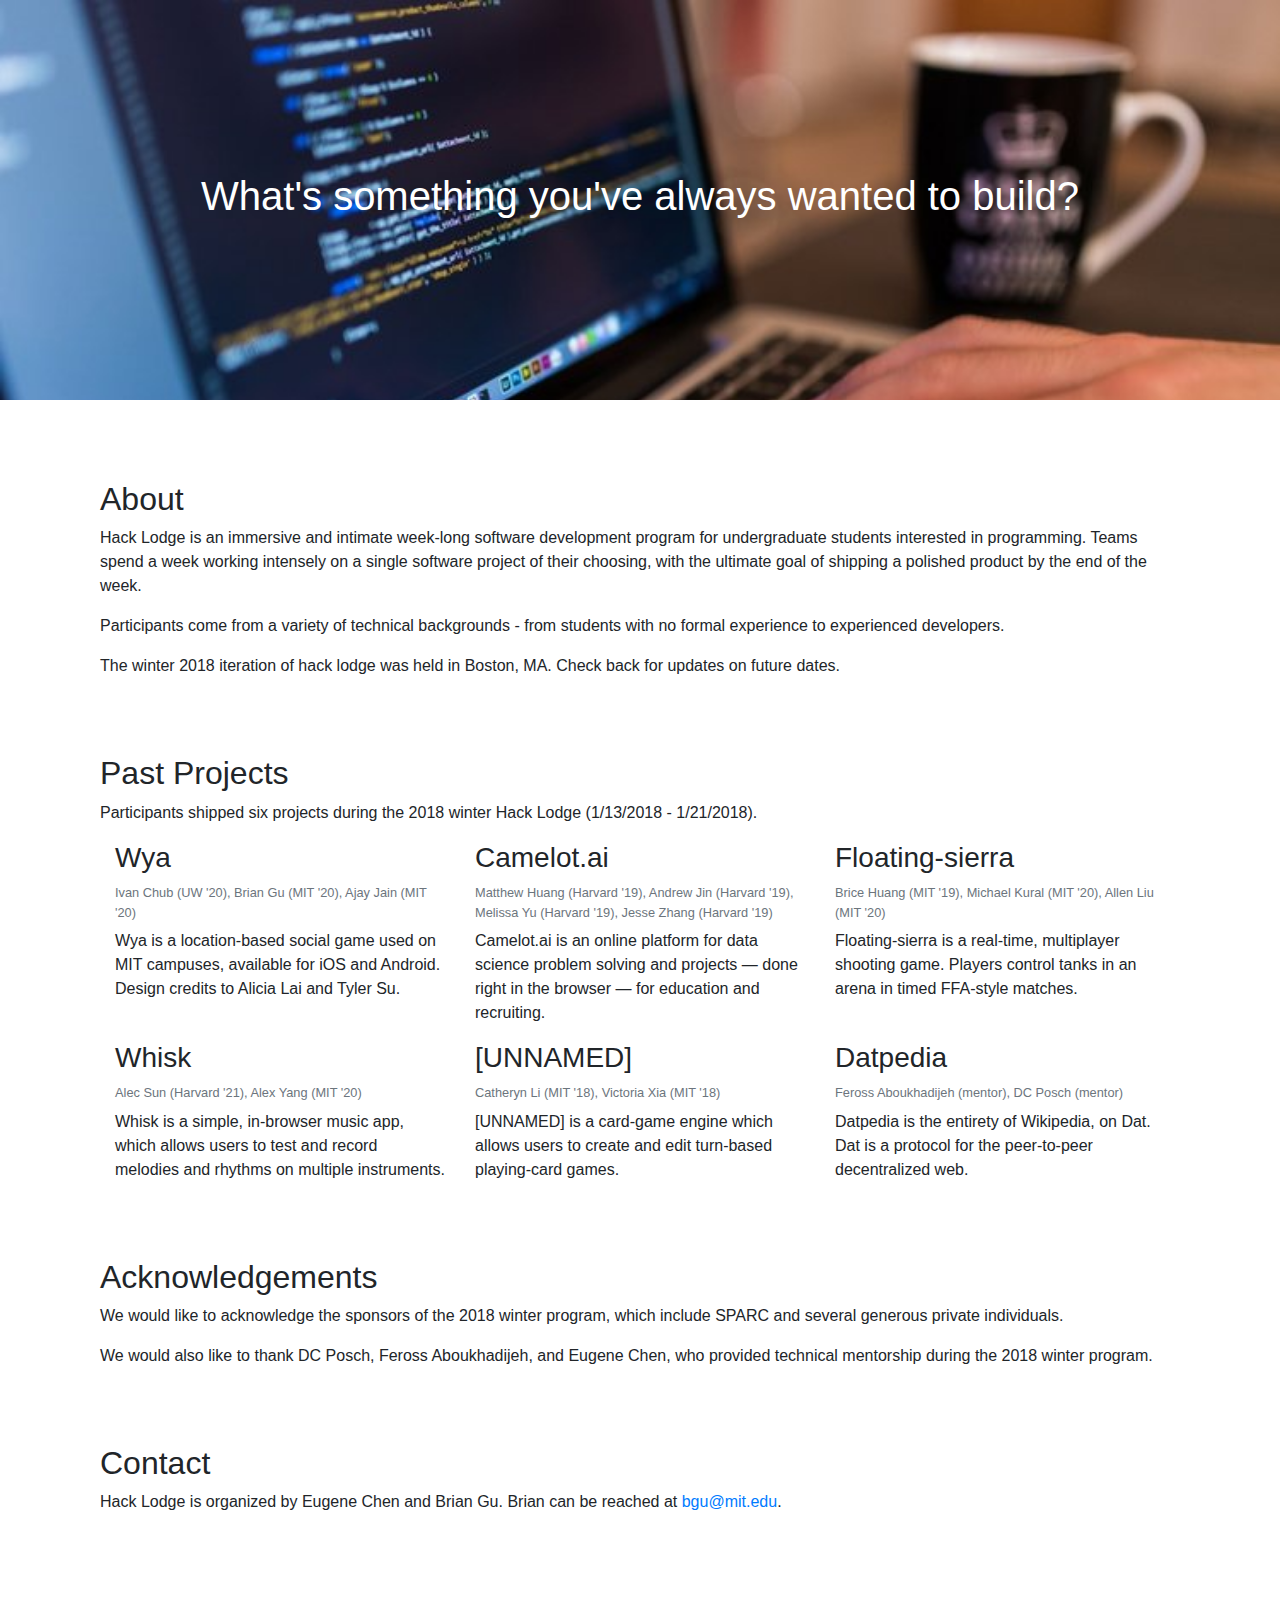
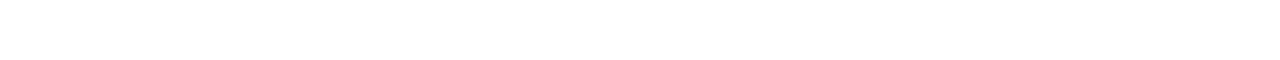
==== templates/index.html @ cc044fba "flask server" ====
<!doctype html>
<html lang="en">
<head>
	<!-- meta tags -->
	<meta charset="utf-8">
    <meta name="viewport" content="width=device-width, initial-scale=1, shrink-to-fit=no">

    <!-- Bootstrap CSS -->
	<link rel="stylesheet" href="https://maxcdn.bootstrapcdn.com/bootstrap/4.0.0/css/bootstrap.min.css" integrity="sha384-Gn5384xqQ1aoWXA+058RXPxPg6fy4IWvTNh0E263XmFcJlSAwiGgFAW/dAiS6JXm" crossorigin="anonymous">
	<link rel="stylesheet" type="text/css" href="./index.css">

	<title>Hack Lodge</title>
</head>

<body>
	<div class="container title-container">
		<h1 id="title-text">What's something you've always wanted to build?</h1>
	</div>

	<div class="container about-container">		
		<h2>About</h2>
		<p>Hack Lodge is an immersive and intimate week-long software development program for undergraduate students interested in programming. Teams spend a week working intensely on a single software project of their choosing, with the ultimate goal of shipping a polished product by the end of the week.</p>

		<p>Participants come from a variety of technical backgrounds - from students with no formal experience to experienced developers.</p>

		<p>The winter 2018 iteration of hack lodge was held in Boston, MA. Check back for updates on future dates.</p>
	</div>

	<div class="container projects-container">
		<div>
			<h2>Past Projects</h2>
			<p>Participants shipped six projects during the 2018 winter Hack Lodge (1/13/2018 - 1/21/2018).</p>
		</div>
		<div class="container">
			<div class="row">
				<div class="col">
					<h3>Wya</h3>
					<h6><small class="text-muted">Ivan Chub (UW '20), Brian Gu (MIT '20), Ajay Jain (MIT '20)</small></h6>
					<p>Wya is a location-based social game used on MIT campuses, available for iOS and Android. Design credits to Alicia Lai and Tyler Su.</p>
				</div>

				<div class="col">
					<h3>Camelot.ai</h3>
					<h6><small class="text-muted">Matthew Huang (Harvard '19), Andrew Jin (Harvard '19), Melissa Yu (Harvard '19), Jesse Zhang (Harvard '19)</small></h6>
					<p>Camelot.ai is an online platform for data science problem solving and projects — done right in the browser — for education and recruiting.</p>
				</div>

				<div class="col">
					<h3>Floating-sierra</h3>
					<h6><small class="text-muted">Brice Huang (MIT '19), Michael Kural (MIT '20), Allen Liu (MIT '20)</small></h6>
					<p>Floating-sierra is a real-time, multiplayer shooting game. Players control tanks in an arena in timed FFA-style matches.</p>
				</div>
			</div>

			<div class="row">
				<div class="col">
					<h3>Whisk</h3>
					<h6><small class="text-muted">Alec Sun (Harvard '21), Alex Yang (MIT '20)</small></h6>
					<p>Whisk is a simple, in-browser music app, which allows users to test and record melodies and rhythms on multiple instruments.</p>
				</div>

				<div class="col">
					<h3>[UNNAMED]</h3>
					<h6><small class="text-muted">Catheryn Li (MIT '18), Victoria Xia (MIT '18)</small></h3></h6>
					<p>[UNNAMED] is a card-game engine which allows users to create and edit turn-based playing-card games.</p>
				</div>

				<div class="col">
					<h3>Datpedia</h3>
					<h6><small class="text-muted">Feross Aboukhadijeh (mentor), DC Posch (mentor)</small></h6>
					<p>Datpedia is the entirety of Wikipedia, on Dat. Dat is a protocol for the peer-to-peer decentralized web.</p>
				</div>
			</div>
		</div>
	</div>

	<div class="container acknowledge-container">
		<h2>Acknowledgements</h2>
		<p>We would like to acknowledge the sponsors of the 2018 winter program, which include SPARC and several generous private individuals.</p>
		<p>We would also like to thank DC Posch, Feross Aboukhadijeh, and Eugene Chen, who provided technical mentorship during the 2018 winter program.</p>
	</div>

	<div class="container contact-container">
		<h2>Contact</h2>
		<p>Hack Lodge is organized by Eugene Chen and Brian Gu. Brian can be reached at <a href="mailto:bgu@mit.edu">bgu@mit.edu</a>.</p>
	</div>

	<script src="https://code.jquery.com/jquery-3.2.1.slim.min.js" integrity="sha384-KJ3o2DKtIkvYIK3UENzmM7KCkRr/rE9/Qpg6aAZGJwFDMVNA/GpGFF93hXpG5KkN" crossorigin="anonymous"></script>
    <script src="https://cdnjs.cloudflare.com/ajax/libs/popper.js/1.12.9/umd/popper.min.js" integrity="sha384-ApNbgh9B+Y1QKtv3Rn7W3mgPxhU9K/ScQsAP7hUibX39j7fakFPskvXusvfa0b4Q" crossorigin="anonymous"></script>
    <script src="https://maxcdn.bootstrapcdn.com/bootstrap/4.0.0/js/bootstrap.min.js" integrity="sha384-JZR6Spejh4U02d8jOt6vLEHfe/JQGiRRSQQxSfFWpi1MquVdAyjUar5+76PVCmYl" crossorigin="anonymous"></script>
</body>
---- templates/index.css ----
.title-container {
	max-width: none;
	background-image: url("./assets/title-bg.jpg");
	background-size: cover;
	height: 400px;
	display: flex;
	justify-content: center;
	align-items: center;
	text-align: center;
}

.projects-container {
	background-color: white;
	padding: 30px;
}

.about-container {
	padding: 30px;
	margin-top: 50px;
}

.acknowledge-container {
	padding: 30px;
}

.contact-container {
	padding: 30px;
	margin-bottom: 100px;
}

#title-text {
	color: white;
}
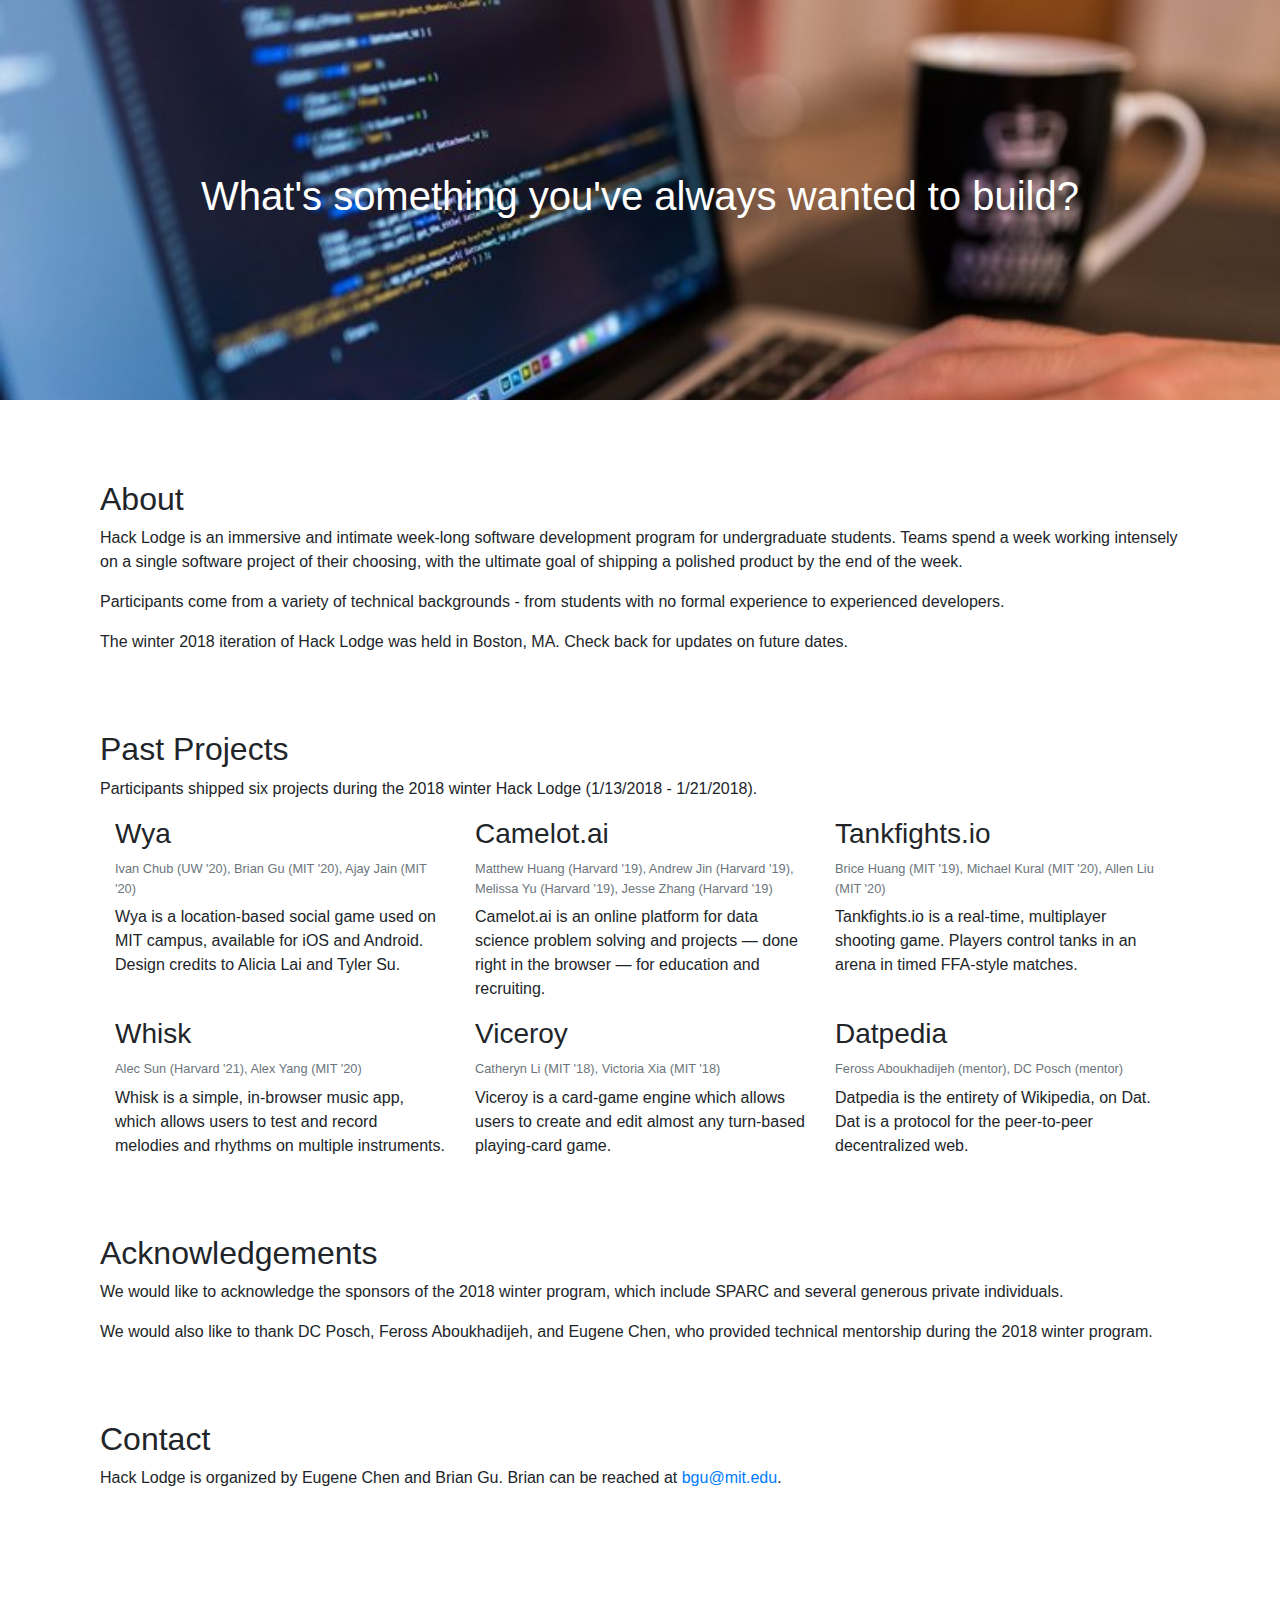
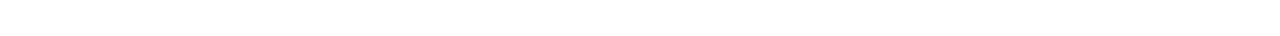
==== commit 5ff1ae08: "update index.html" ====
--- a/templates/index.html
+++ b/templates/index.html
@@ -7,7 +7,7 @@
 
     <!-- Bootstrap CSS -->
 	<link rel="stylesheet" href="https://maxcdn.bootstrapcdn.com/bootstrap/4.0.0/css/bootstrap.min.css" integrity="sha384-Gn5384xqQ1aoWXA+058RXPxPg6fy4IWvTNh0E263XmFcJlSAwiGgFAW/dAiS6JXm" crossorigin="anonymous">
-	<link rel="stylesheet" type="text/css" href="./index.css">
+	<link rel="stylesheet" type="text/css" href="/static/index.css">
 
 	<title>Hack Lodge</title>
 </head>
@@ -19,11 +19,11 @@
 
 	<div class="container about-container">		
 		<h2>About</h2>
-		<p>Hack Lodge is an immersive and intimate week-long software development program for undergraduate students interested in programming. Teams spend a week working intensely on a single software project of their choosing, with the ultimate goal of shipping a polished product by the end of the week.</p>
+		<p>Hack Lodge is an immersive and intimate week-long software development program for undergraduate students. Teams spend a week working intensely on a single software project of their choosing, with the ultimate goal of shipping a polished product by the end of the week.</p>
 
 		<p>Participants come from a variety of technical backgrounds - from students with no formal experience to experienced developers.</p>
 
-		<p>The winter 2018 iteration of hack lodge was held in Boston, MA. Check back for updates on future dates.</p>
+		<p>The winter 2018 iteration of Hack Lodge was held in Boston, MA. Check back for updates on future dates.</p>
 	</div>
 
 	<div class="container projects-container">
@@ -36,7 +36,7 @@
 				<div class="col">
 					<h3>Wya</h3>
 					<h6><small class="text-muted">Ivan Chub (UW '20), Brian Gu (MIT '20), Ajay Jain (MIT '20)</small></h6>
-					<p>Wya is a location-based social game used on MIT campuses, available for iOS and Android. Design credits to Alicia Lai and Tyler Su.</p>
+					<p>Wya is a location-based social game used on MIT campus, available for iOS and Android. Design credits to Alicia Lai and Tyler Su.</p>
 				</div>
 
 				<div class="col">
@@ -46,9 +46,9 @@
 				</div>
 
 				<div class="col">
-					<h3>Floating-sierra</h3>
+					<h3>Tankfights.io</h3>
 					<h6><small class="text-muted">Brice Huang (MIT '19), Michael Kural (MIT '20), Allen Liu (MIT '20)</small></h6>
-					<p>Floating-sierra is a real-time, multiplayer shooting game. Players control tanks in an arena in timed FFA-style matches.</p>
+					<p>Tankfights.io is a real-time, multiplayer shooting game. Players control tanks in an arena in timed FFA-style matches.</p>
 				</div>
 			</div>
 
@@ -60,9 +60,9 @@
 				</div>
 
 				<div class="col">
-					<h3>[UNNAMED]</h3>
+					<h3>Viceroy</h3>
 					<h6><small class="text-muted">Catheryn Li (MIT '18), Victoria Xia (MIT '18)</small></h3></h6>
-					<p>[UNNAMED] is a card-game engine which allows users to create and edit turn-based playing-card games.</p>
+					<p>Viceroy is a card-game engine which allows users to create and edit almost any turn-based playing-card game.</p>
 				</div>
 
 				<div class="col">
--- a/static/index.css
+++ b/static/index.css
@@ -0,0 +1,33 @@
+.title-container {
+	max-width: none;
+	background-image: url("./assets/title-bg.jpg");
+	background-size: cover;
+	height: 400px;
+	display: flex;
+	justify-content: center;
+	align-items: center;
+	text-align: center;
+}
+
+.projects-container {
+	background-color: white;
+	padding: 30px;
+}
+
+.about-container {
+	padding: 30px;
+	margin-top: 50px;
+}
+
+.acknowledge-container {
+	padding: 30px;
+}
+
+.contact-container {
+	padding: 30px;
+	margin-bottom: 100px;
+}
+
+#title-text {
+	color: white;
+}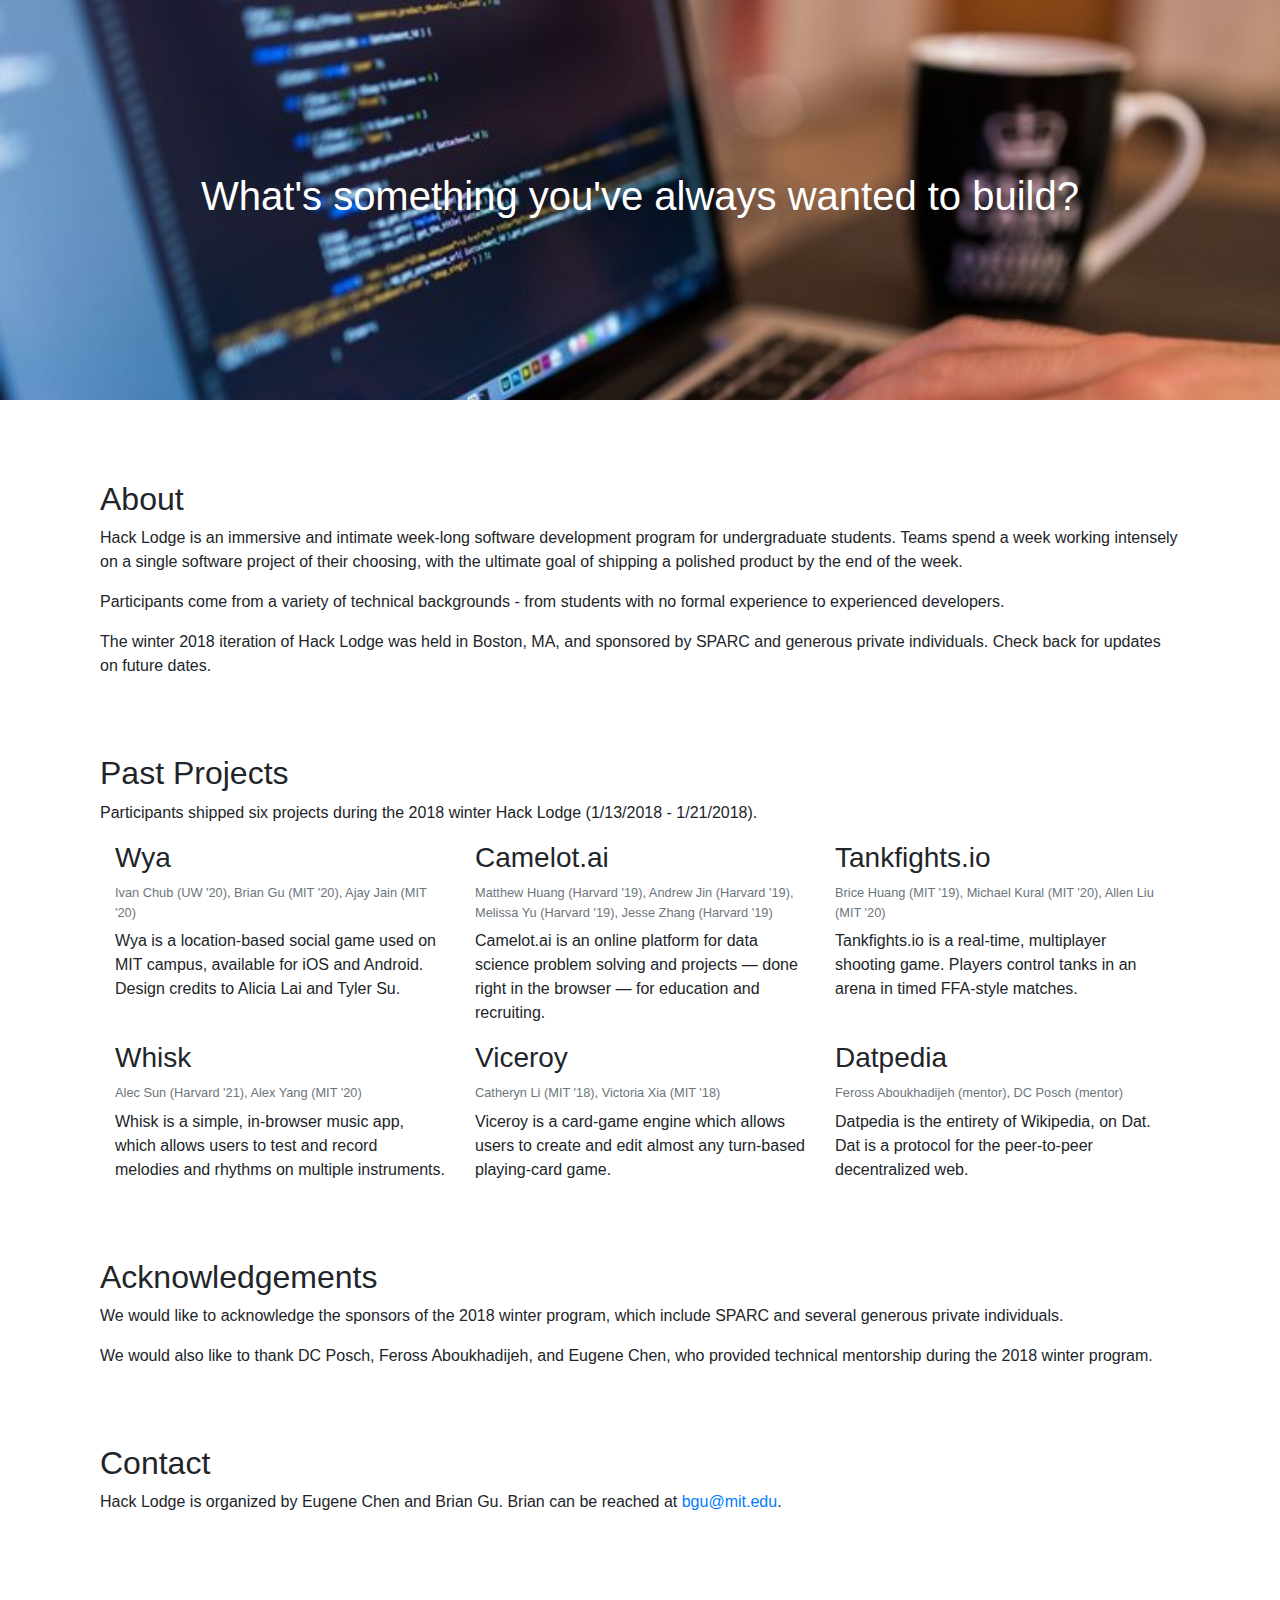
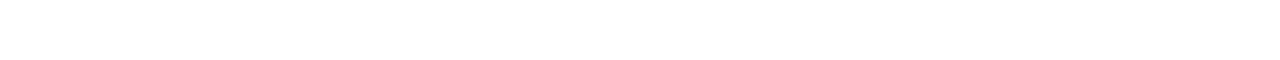
==== commit c3261030: "update index.html" ====
--- a/templates/index.html
+++ b/templates/index.html
@@ -23,7 +23,7 @@
 
 		<p>Participants come from a variety of technical backgrounds - from students with no formal experience to experienced developers.</p>
 
-		<p>The winter 2018 iteration of Hack Lodge was held in Boston, MA. Check back for updates on future dates.</p>
+		<p>The winter 2018 iteration of Hack Lodge was held in Boston, MA, and sponsored by SPARC and generous private individuals. Check back for updates on future dates.</p>
 	</div>
 
 	<div class="container projects-container">
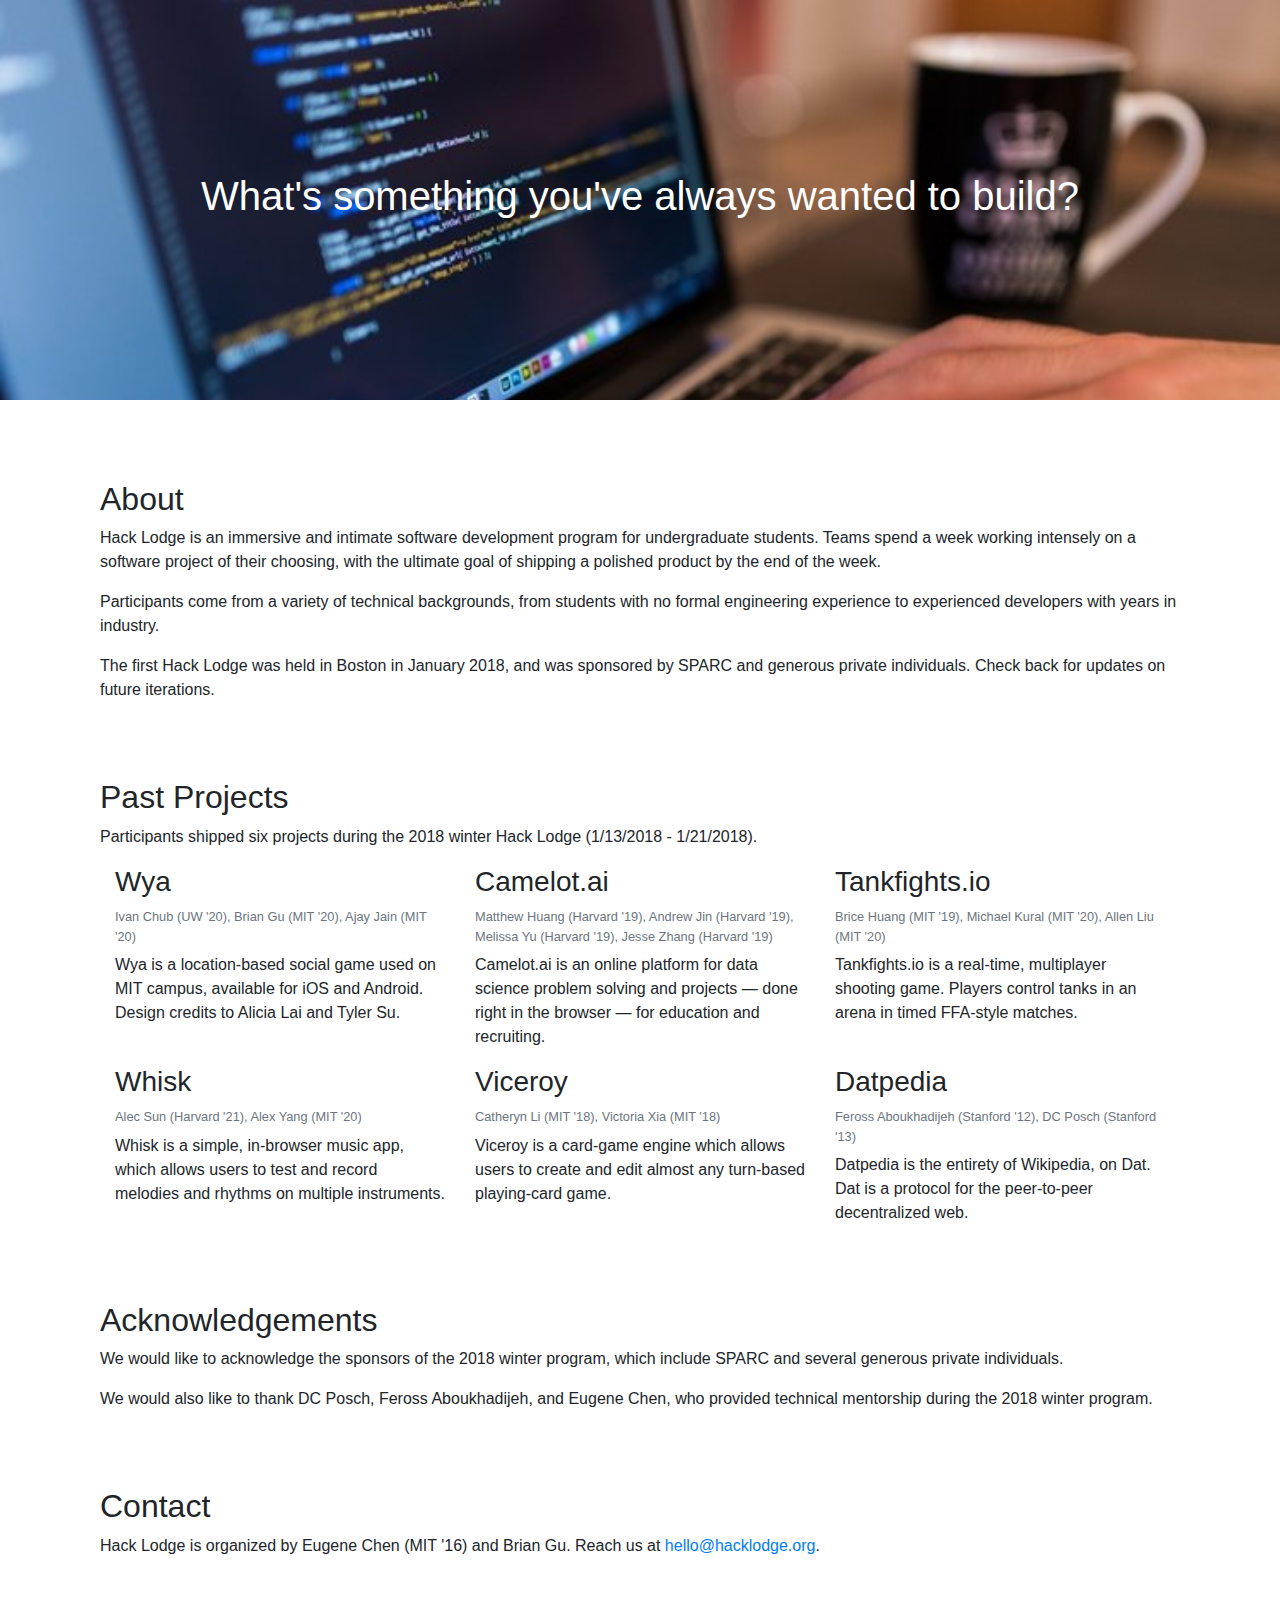
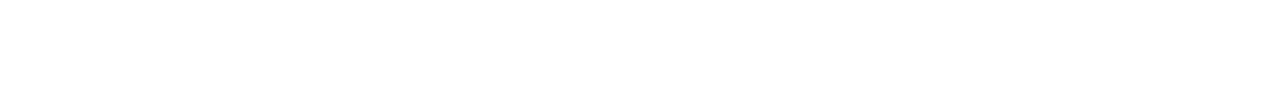
==== commit 5dc81725: "Text changes" ====
--- a/templates/index.html
+++ b/templates/index.html
@@ -19,11 +19,11 @@
 
 	<div class="container about-container">		
 		<h2>About</h2>
-		<p>Hack Lodge is an immersive and intimate week-long software development program for undergraduate students. Teams spend a week working intensely on a single software project of their choosing, with the ultimate goal of shipping a polished product by the end of the week.</p>
+		<p>Hack Lodge is an immersive and intimate software development program for undergraduate students. Teams spend a week working intensely on a software project of their choosing, with the ultimate goal of shipping a polished product by the end of the week.</p>
 
-		<p>Participants come from a variety of technical backgrounds - from students with no formal experience to experienced developers.</p>
+		<p>Participants come from a variety of technical backgrounds, from students with no formal engineering experience to experienced developers with years in industry.</p>
 
-		<p>The winter 2018 iteration of Hack Lodge was held in Boston, MA, and sponsored by SPARC and generous private individuals. Check back for updates on future dates.</p>
+		<p>The first Hack Lodge was held in Boston in January 2018, and was sponsored by SPARC and generous private individuals. Check back for updates on future iterations.</p>
 	</div>
 
 	<div class="container projects-container">
@@ -67,7 +67,7 @@
 
 				<div class="col">
 					<h3>Datpedia</h3>
-					<h6><small class="text-muted">Feross Aboukhadijeh (mentor), DC Posch (mentor)</small></h6>
+					<h6><small class="text-muted">Feross Aboukhadijeh (Stanford '12), DC Posch (Stanford '13)</small></h6>
 					<p>Datpedia is the entirety of Wikipedia, on Dat. Dat is a protocol for the peer-to-peer decentralized web.</p>
 				</div>
 			</div>
@@ -82,7 +82,7 @@
 
 	<div class="container contact-container">
 		<h2>Contact</h2>
-		<p>Hack Lodge is organized by Eugene Chen and Brian Gu. Brian can be reached at <a href="mailto:bgu@mit.edu">bgu@mit.edu</a>.</p>
+		<p>Hack Lodge is organized by Eugene Chen (MIT '16) and Brian Gu. Reach us at <a href="mailto:hello@hacklodge.org">hello@hacklodge.org</a>.</p>
 	</div>
 
 	<script src="https://code.jquery.com/jquery-3.2.1.slim.min.js" integrity="sha384-KJ3o2DKtIkvYIK3UENzmM7KCkRr/rE9/Qpg6aAZGJwFDMVNA/GpGFF93hXpG5KkN" crossorigin="anonymous"></script>
